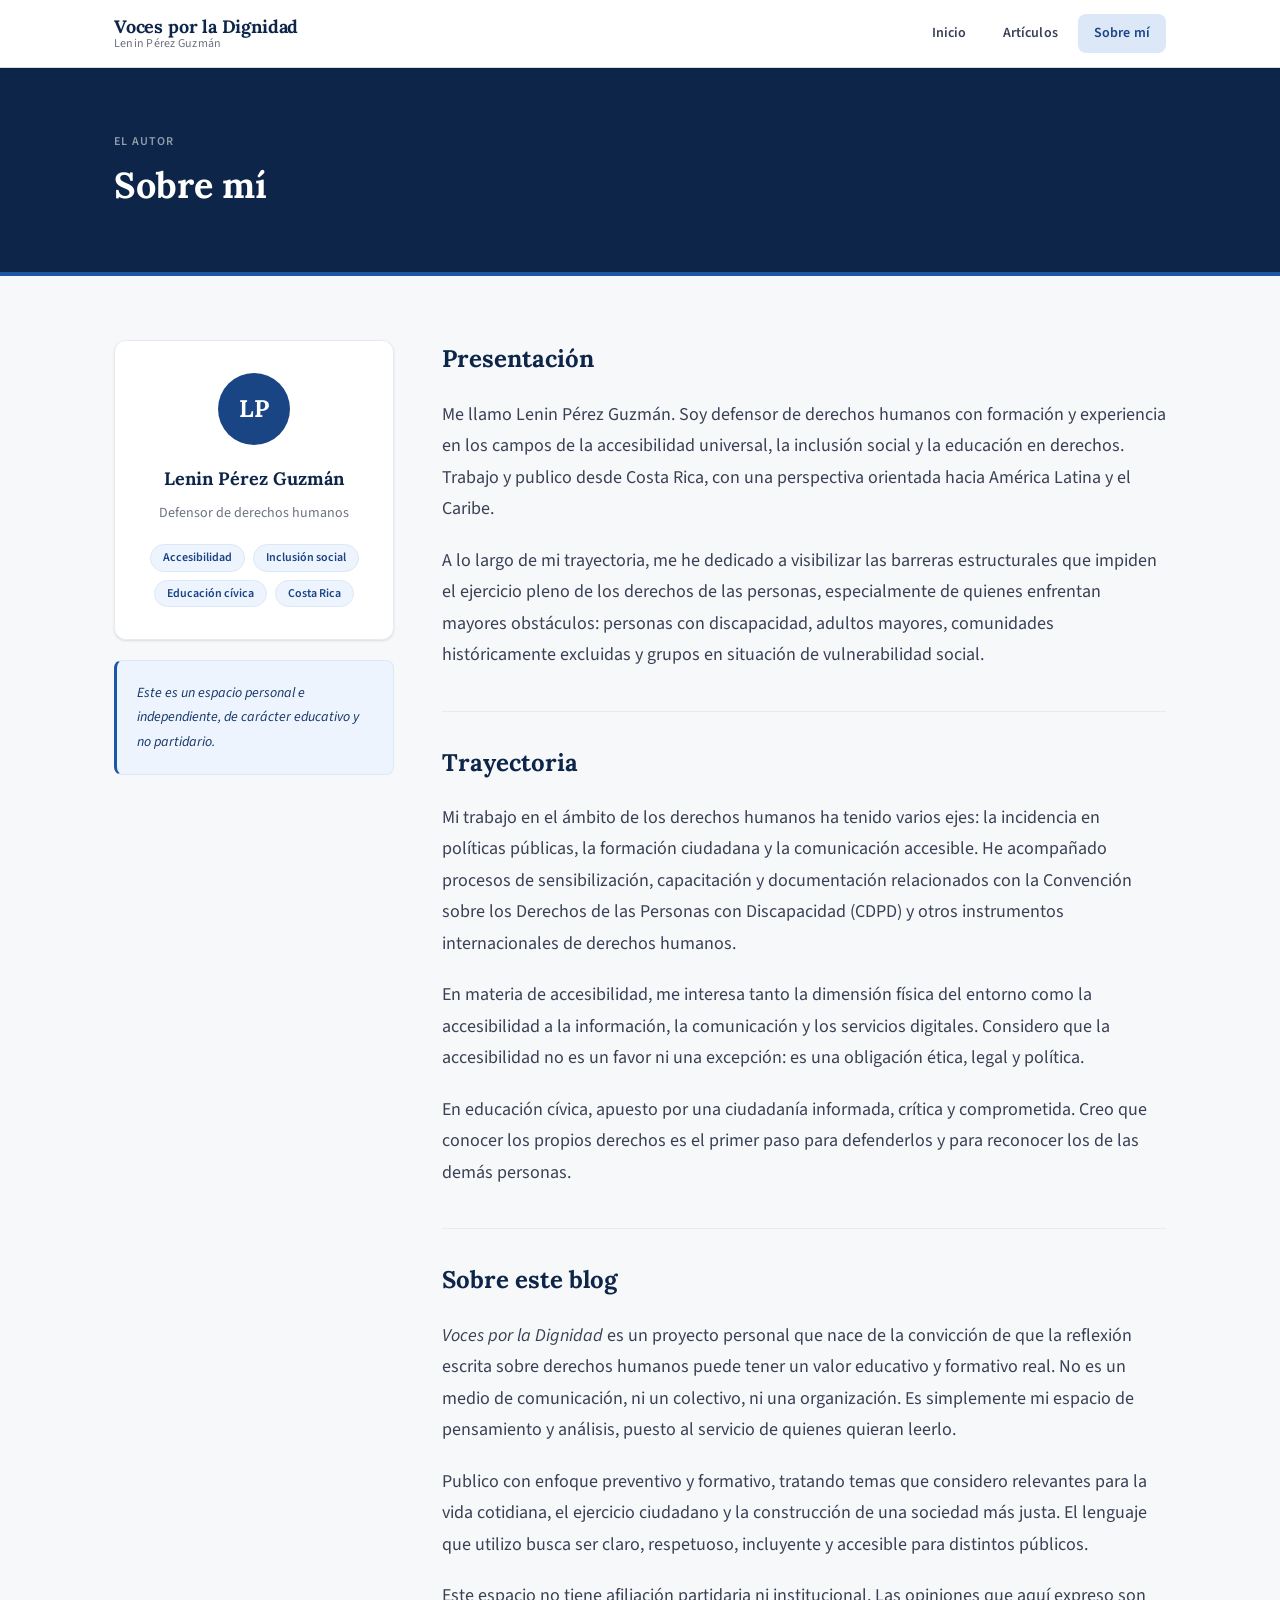
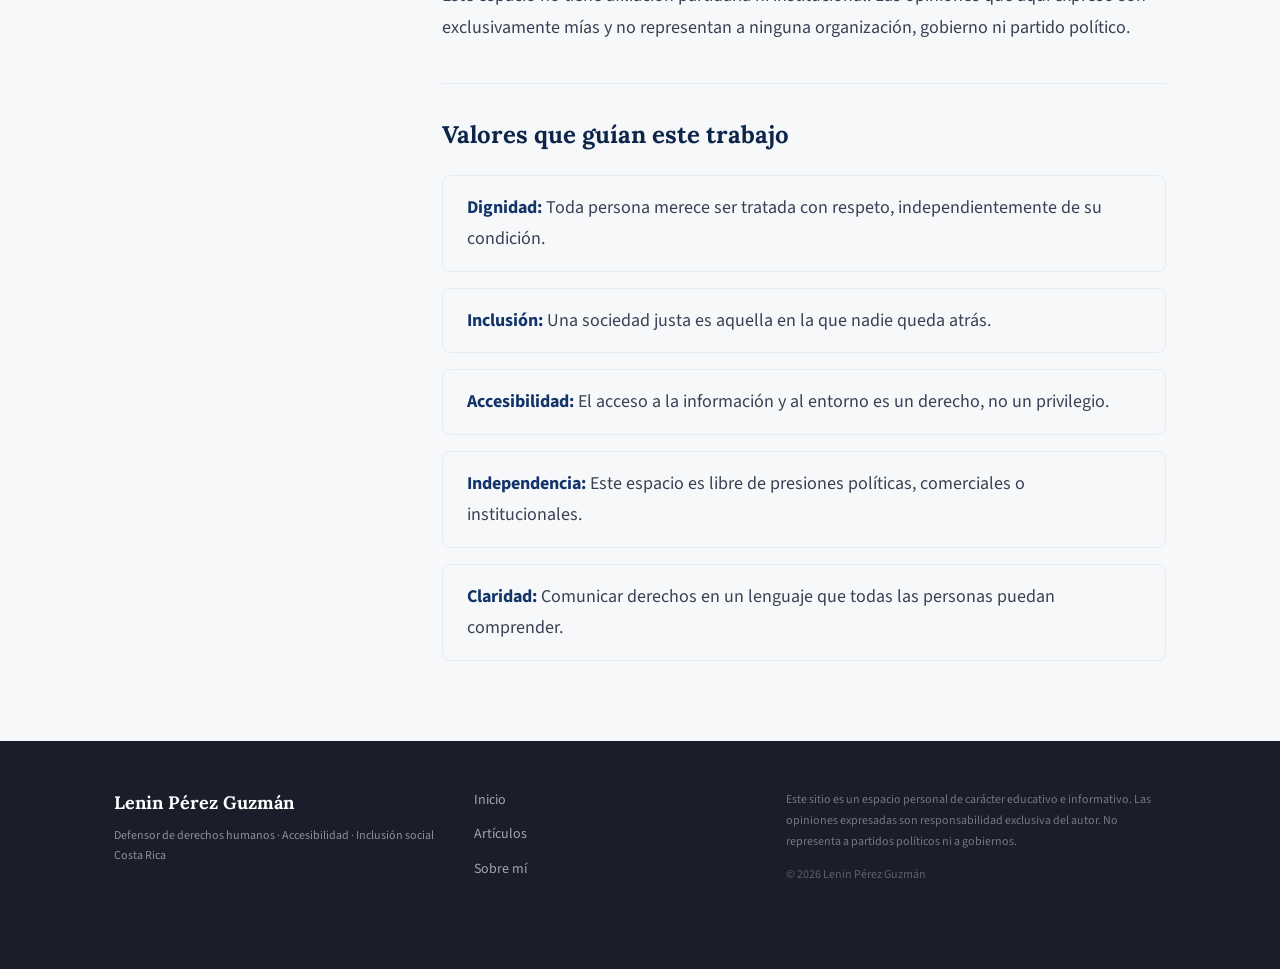
==== about.html @ 8742c8fb "Primer commit: subida inicial" ====
<!DOCTYPE html>
<html lang="es">
<head>
  <meta charset="UTF-8" />
  <meta name="viewport" content="width=device-width, initial-scale=1.0" />
  <meta name="description" content="Sobre Lenin Pérez Guzmán — Defensor de derechos humanos, especialista en accesibilidad e inclusión social desde Costa Rica." />
  <meta name="author" content="Lenin Pérez Guzmán" />
  <meta property="og:title" content="Sobre mí | Voces por la Dignidad" />
  <meta property="og:description" content="Presentación personal de Lenin Pérez Guzmán, defensor de derechos humanos y autor de Voces por la Dignidad." />
  <meta property="og:type" content="website" />
  <meta property="og:locale" content="es_CR" />
  <title>Sobre mí | Voces por la Dignidad</title>
  <link rel="stylesheet" href="css/style.css" />
  <link rel="preconnect" href="https://fonts.googleapis.com" />
  <link rel="preconnect" href="https://fonts.gstatic.com" crossorigin />
  <link href="https://fonts.googleapis.com/css2?family=Lora:ital,wght@0,400;0,600;0,700;1,400&family=Source+Sans+3:wght@300;400;600&display=swap" rel="stylesheet" />
</head>
<body>

  <a href="#main-content" class="skip-link">Saltar al contenido principal</a>

  <header class="site-header" role="banner">
    <nav class="nav-container" aria-label="Navegación principal">
      <a href="index.html" class="site-logo" aria-label="Voces por la Dignidad — Inicio">
        <span class="logo-main">Voces por la Dignidad</span>
        <span class="logo-sub">Lenin Pérez Guzmán</span>
      </a>
      <button class="nav-toggle" aria-expanded="false" aria-controls="main-nav" aria-label="Abrir menú de navegación">
        <span class="hamburger-bar"></span>
        <span class="hamburger-bar"></span>
        <span class="hamburger-bar"></span>
      </button>
      <ul class="nav-links" id="main-nav" role="list">
        <li><a href="index.html">Inicio</a></li>
        <li><a href="blog.html">Artículos</a></li>
        <li><a href="about.html" aria-current="page">Sobre mí</a></li>
      </ul>
    </nav>
  </header>

  <main id="main-content">

    <div class="page-header">
      <div class="container">
        <p class="page-eyebrow">El autor</p>
        <h1>Sobre mí</h1>
      </div>
    </div>

    <section class="about-page" aria-label="Presentación personal">
      <div class="container about-page__layout">

        <aside class="about-sidebar">
          <div class="profile-card">
            <div class="profile-avatar" aria-hidden="true">LP</div>
            <p class="profile-name">Lenin Pérez Guzmán</p>
            <p class="profile-role">Defensor de derechos humanos</p>
            <ul class="profile-tags" role="list">
              <li>Accesibilidad</li>
              <li>Inclusión social</li>
              <li>Educación cívica</li>
              <li>Costa Rica</li>
            </ul>
          </div>
          <div class="declaration-box" role="note" aria-label="Declaración de independencia editorial">
            <p>
              Este es un espacio personal e independiente, de carácter educativo y no partidario.
            </p>
          </div>
        </aside>

        <div class="about-content">

          <h2>Presentación</h2>
          <p>
            Me llamo Lenin Pérez Guzmán. Soy defensor de derechos humanos con formación y experiencia en los campos de la accesibilidad universal, la inclusión social y la educación en derechos. Trabajo y publico desde Costa Rica, con una perspectiva orientada hacia América Latina y el Caribe.
          </p>
          <p>
            A lo largo de mi trayectoria, me he dedicado a visibilizar las barreras estructurales que impiden el ejercicio pleno de los derechos de las personas, especialmente de quienes enfrentan mayores obstáculos: personas con discapacidad, adultos mayores, comunidades históricamente excluidas y grupos en situación de vulnerabilidad social.
          </p>

          <h2>Trayectoria</h2>
          <p>
            Mi trabajo en el ámbito de los derechos humanos ha tenido varios ejes: la incidencia en políticas públicas, la formación ciudadana y la comunicación accesible. He acompañado procesos de sensibilización, capacitación y documentación relacionados con la Convención sobre los Derechos de las Personas con Discapacidad (CDPD) y otros instrumentos internacionales de derechos humanos.
          </p>
          <p>
            En materia de accesibilidad, me interesa tanto la dimensión física del entorno como la accesibilidad a la información, la comunicación y los servicios digitales. Considero que la accesibilidad no es un favor ni una excepción: es una obligación ética, legal y política.
          </p>
          <p>
            En educación cívica, apuesto por una ciudadanía informada, crítica y comprometida. Creo que conocer los propios derechos es el primer paso para defenderlos y para reconocer los de las demás personas.
          </p>

          <h2>Sobre este blog</h2>
          <p>
            <em>Voces por la Dignidad</em> es un proyecto personal que nace de la convicción de que la reflexión escrita sobre derechos humanos puede tener un valor educativo y formativo real. No es un medio de comunicación, ni un colectivo, ni una organización. Es simplemente mi espacio de pensamiento y análisis, puesto al servicio de quienes quieran leerlo.
          </p>
          <p>
            Publico con enfoque preventivo y formativo, tratando temas que considero relevantes para la vida cotidiana, el ejercicio ciudadano y la construcción de una sociedad más justa. El lenguaje que utilizo busca ser claro, respetuoso, incluyente y accesible para distintos públicos.
          </p>
          <p>
            Este espacio no tiene afiliación partidaria ni institucional. Las opiniones que aquí expreso son exclusivamente mías y no representan a ninguna organización, gobierno ni partido político.
          </p>

          <h2>Valores que guían este trabajo</h2>
          <ul class="values-list">
            <li><strong>Dignidad:</strong> Toda persona merece ser tratada con respeto, independientemente de su condición.</li>
            <li><strong>Inclusión:</strong> Una sociedad justa es aquella en la que nadie queda atrás.</li>
            <li><strong>Accesibilidad:</strong> El acceso a la información y al entorno es un derecho, no un privilegio.</li>
            <li><strong>Independencia:</strong> Este espacio es libre de presiones políticas, comerciales o institucionales.</li>
            <li><strong>Claridad:</strong> Comunicar derechos en un lenguaje que todas las personas puedan comprender.</li>
          </ul>

        </div>
      </div>
    </section>

  </main>

  <footer class="site-footer" role="contentinfo">
    <div class="container footer-inner">
      <div class="footer-brand">
        <p class="footer-name">Lenin Pérez Guzmán</p>
        <p class="footer-tagline">Defensor de derechos humanos · Accesibilidad · Inclusión social<br>Costa Rica</p>
      </div>
      <nav class="footer-nav" aria-label="Navegación del pie de página">
        <a href="index.html">Inicio</a>
        <a href="blog.html">Artículos</a>
        <a href="about.html">Sobre mí</a>
      </nav>
      <div class="footer-legal">
        <p>Este sitio es un espacio personal de carácter educativo e informativo. Las opiniones expresadas son responsabilidad exclusiva del autor. No representa a partidos políticos ni a gobiernos.</p>
        <p class="footer-copy">© <span id="year"></span> Lenin Pérez Guzmán</p>
      </div>
    </div>
  </footer>

  <script src="js/main.js"></script>
</body>
</html>
---- css/style.css ----
/* =========================================================
   Voces por la Dignidad — Lenin Pérez Guzmán
   style.css — v1.0
   ========================================================= */

/* --- 1. CSS Custom Properties --- */
:root {
  /* Colors */
  --color-white:       #ffffff;
  --color-bg:          #f7f8fa;
  --color-bg-alt:      #eef1f6;
  --color-surface:     #ffffff;
  --color-border:      #d4dae6;
  --color-border-light:#e8ecf2;

  --color-blue-900:    #0d2549;
  --color-blue-800:    #133469;
  --color-blue-700:    #1a4585;
  --color-blue-600:    #1e56a6;
  --color-blue-500:    #2567c4;
  --color-blue-100:    #dce8f8;
  --color-blue-50:     #edf4fd;

  --color-gray-900:    #1a1e2a;
  --color-gray-700:    #3a4055;
  --color-gray-500:    #6b7280;
  --color-gray-400:    #9299a8;
  --color-gray-200:    #d1d5db;

  --color-accent:      #c8421a;
  --color-accent-light:#fdeee9;

  /* Typography */
  --font-serif:   'Lora', Georgia, 'Times New Roman', serif;
  --font-sans:    'Source Sans 3', 'Segoe UI', system-ui, sans-serif;

  --size-xs:   0.75rem;
  --size-sm:   0.875rem;
  --size-base: 1rem;
  --size-md:   1.125rem;
  --size-lg:   1.25rem;
  --size-xl:   1.5rem;
  --size-2xl:  1.875rem;
  --size-3xl:  2.25rem;
  --size-4xl:  3rem;

  --leading-tight:  1.25;
  --leading-normal: 1.6;
  --leading-relaxed:1.75;

  /* Spacing */
  --space-1:  0.25rem;
  --space-2:  0.5rem;
  --space-3:  0.75rem;
  --space-4:  1rem;
  --space-5:  1.25rem;
  --space-6:  1.5rem;
  --space-8:  2rem;
  --space-10: 2.5rem;
  --space-12: 3rem;
  --space-16: 4rem;
  --space-20: 5rem;
  --space-24: 6rem;

  /* Layout */
  --max-width:       1100px;
  --max-width-prose: 720px;
  --header-h:        68px;

  /* Radii */
  --radius-sm:  4px;
  --radius-md:  8px;
  --radius-lg:  12px;

  /* Shadows */
  --shadow-sm:  0 1px 3px rgba(0,0,0,.07), 0 1px 2px rgba(0,0,0,.06);
  --shadow-md:  0 4px 12px rgba(0,0,0,.08), 0 2px 4px rgba(0,0,0,.05);
  --shadow-lg:  0 10px 30px rgba(0,0,0,.10);

  /* Transitions */
  --transition: 0.2s ease;
}

/* --- 2. Reset & Base --- */
*, *::before, *::after {
  box-sizing: border-box;
  margin: 0;
  padding: 0;
}

html {
  scroll-behavior: smooth;
  font-size: 16px;
}

body {
  font-family: var(--font-sans);
  font-size: var(--size-base);
  line-height: var(--leading-normal);
  color: var(--color-gray-900);
  background-color: var(--color-bg);
  min-height: 100vh;
  display: flex;
  flex-direction: column;
}

main {
  flex: 1;
}

img {
  max-width: 100%;
  height: auto;
  display: block;
}

a {
  color: var(--color-blue-600);
  text-decoration: underline;
  text-underline-offset: 3px;
  transition: color var(--transition);
}

a:hover,
a:focus {
  color: var(--color-blue-800);
}

ul, ol {
  list-style: none;
}

/* --- 3. Accessibility --- */
.skip-link {
  position: absolute;
  top: -100%;
  left: 0;
  background: var(--color-blue-900);
  color: var(--color-white);
  padding: var(--space-3) var(--space-6);
  font-size: var(--size-sm);
  font-family: var(--font-sans);
  font-weight: 600;
  text-decoration: none;
  z-index: 9999;
  border-radius: 0 0 var(--radius-sm) 0;
  transition: top 0.2s;
}
.skip-link:focus {
  top: 0;
  outline: 3px solid var(--color-accent);
  outline-offset: 2px;
}

:focus-visible {
  outline: 3px solid var(--color-blue-500);
  outline-offset: 3px;
  border-radius: var(--radius-sm);
}

/* --- 4. Layout Utilities --- */
.container {
  width: 100%;
  max-width: var(--max-width);
  margin-inline: auto;
  padding-inline: var(--space-6);
}

/* --- 5. Header & Navigation --- */
.site-header {
  position: sticky;
  top: 0;
  z-index: 100;
  background: var(--color-white);
  border-bottom: 1px solid var(--color-border);
  box-shadow: var(--shadow-sm);
  height: var(--header-h);
}

.nav-container {
  max-width: var(--max-width);
  margin-inline: auto;
  padding-inline: var(--space-6);
  height: 100%;
  display: flex;
  align-items: center;
  justify-content: space-between;
  gap: var(--space-6);
}

.site-logo {
  display: flex;
  flex-direction: column;
  text-decoration: none;
  line-height: 1.2;
  flex-shrink: 0;
}
.logo-main {
  font-family: var(--font-serif);
  font-weight: 700;
  font-size: var(--size-md);
  color: var(--color-blue-900);
  letter-spacing: -0.01em;
}
.logo-sub {
  font-size: var(--size-xs);
  color: var(--color-gray-500);
  font-weight: 400;
  letter-spacing: 0.02em;
}
.site-logo:hover .logo-main,
.site-logo:focus .logo-main {
  color: var(--color-blue-600);
}

.nav-links {
  display: flex;
  align-items: center;
  gap: var(--space-1);
}
.nav-links a {
  display: block;
  padding: var(--space-2) var(--space-4);
  font-size: var(--size-sm);
  font-weight: 600;
  color: var(--color-gray-700);
  text-decoration: none;
  border-radius: var(--radius-md);
  letter-spacing: 0.01em;
  transition: color var(--transition), background-color var(--transition);
}
.nav-links a:hover,
.nav-links a:focus {
  color: var(--color-blue-700);
  background: var(--color-blue-50);
}
.nav-links a[aria-current="page"] {
  color: var(--color-blue-700);
  background: var(--color-blue-100);
}

.nav-toggle {
  display: none;
  flex-direction: column;
  justify-content: center;
  gap: 5px;
  width: 40px;
  height: 40px;
  padding: var(--space-2);
  background: none;
  border: 1px solid var(--color-border);
  border-radius: var(--radius-md);
  cursor: pointer;
  transition: border-color var(--transition), background-color var(--transition);
}
.nav-toggle:hover {
  background: var(--color-bg);
  border-color: var(--color-blue-300, #93c5fd);
}
.hamburger-bar {
  display: block;
  width: 100%;
  height: 2px;
  background: var(--color-gray-700);
  border-radius: 2px;
  transition: transform 0.25s ease, opacity 0.25s ease;
}
.nav-toggle[aria-expanded="true"] .hamburger-bar:nth-child(1) {
  transform: translateY(7px) rotate(45deg);
}
.nav-toggle[aria-expanded="true"] .hamburger-bar:nth-child(2) {
  opacity: 0;
}
.nav-toggle[aria-expanded="true"] .hamburger-bar:nth-child(3) {
  transform: translateY(-7px) rotate(-45deg);
}

/* --- 6. Buttons --- */
.btn {
  display: inline-block;
  padding: var(--space-3) var(--space-6);
  font-family: var(--font-sans);
  font-size: var(--size-sm);
  font-weight: 600;
  text-decoration: none;
  border-radius: var(--radius-md);
  border: 2px solid transparent;
  cursor: pointer;
  transition: background-color var(--transition), color var(--transition), border-color var(--transition), box-shadow var(--transition);
  letter-spacing: 0.01em;
}
.btn-primary {
  background: var(--color-blue-700);
  color: var(--color-white);
  border-color: var(--color-blue-700);
}
.btn-primary:hover,
.btn-primary:focus {
  background: var(--color-blue-900);
  border-color: var(--color-blue-900);
  color: var(--color-white);
}
.btn-secondary {
  background: transparent;
  color: var(--color-blue-700);
  border-color: var(--color-blue-700);
}
.btn-secondary:hover,
.btn-secondary:focus {
  background: var(--color-blue-700);
  color: var(--color-white);
}
.btn-outline {
  background: transparent;
  color: var(--color-gray-700);
  border-color: var(--color-border);
}
.btn-outline:hover,
.btn-outline:focus {
  border-color: var(--color-blue-600);
  color: var(--color-blue-700);
}

/* --- 7. Hero (index) --- */
.hero {
  background: linear-gradient(160deg, var(--color-blue-900) 0%, var(--color-blue-700) 60%, var(--color-blue-600) 100%);
  color: var(--color-white);
  padding: var(--space-24) var(--space-6);
  position: relative;
  overflow: hidden;
}
.hero::before {
  content: '';
  position: absolute;
  inset: 0;
  background: url("data:image/svg+xml,%3Csvg width='60' height='60' viewBox='0 0 60 60' xmlns='http://www.w3.org/2000/svg'%3E%3Cg fill='none' fill-rule='evenodd'%3E%3Cg fill='%23ffffff' fill-opacity='0.03'%3E%3Cpath d='M36 34v-4h-2v4h-4v2h4v4h2v-4h4v-2h-4zm0-30V0h-2v4h-4v2h4v4h2V6h4V4h-4zM6 34v-4H4v4H0v2h4v4h2v-4h4v-2H6zM6 4V0H4v4H0v2h4v4h2V6h4V4H6z'/%3E%3C/g%3E%3C/g%3E%3C/svg%3E");
  pointer-events: none;
}
.hero-inner {
  max-width: var(--max-width-prose);
  margin-inline: auto;
  position: relative;
  z-index: 1;
}
.hero-accent {
  width: 48px;
  height: 4px;
  background: rgba(255,255,255,0.4);
  border-radius: 2px;
  margin-bottom: var(--space-6);
}
.hero-eyebrow {
  font-size: var(--size-xs);
  font-weight: 600;
  letter-spacing: 0.12em;
  text-transform: uppercase;
  color: rgba(255,255,255,0.65);
  margin-bottom: var(--space-4);
}
.hero h1 {
  font-family: var(--font-serif);
  font-size: clamp(2rem, 5vw, var(--size-4xl));
  font-weight: 700;
  line-height: var(--leading-tight);
  margin-bottom: var(--space-5);
  letter-spacing: -0.02em;
}
.hero-subtitle {
  font-size: var(--size-xl);
  font-family: var(--font-serif);
  font-style: italic;
  color: rgba(255,255,255,0.85);
  margin-bottom: var(--space-6);
  line-height: var(--leading-relaxed);
}
.hero-description {
  font-size: var(--size-md);
  color: rgba(255,255,255,0.75);
  max-width: 600px;
  margin-bottom: var(--space-10);
  line-height: var(--leading-relaxed);
}
.hero-actions {
  display: flex;
  flex-wrap: wrap;
  gap: var(--space-4);
}
.hero .btn-primary {
  background: var(--color-white);
  color: var(--color-blue-800);
  border-color: var(--color-white);
}
.hero .btn-primary:hover,
.hero .btn-primary:focus {
  background: var(--color-blue-100);
  color: var(--color-blue-900);
  border-color: var(--color-blue-100);
}
.hero .btn-secondary {
  color: var(--color-white);
  border-color: rgba(255,255,255,0.6);
}
.hero .btn-secondary:hover,
.hero .btn-secondary:focus {
  background: rgba(255,255,255,0.15);
  border-color: var(--color-white);
  color: var(--color-white);
}

/* --- 8. Section Titles --- */
.section-title {
  font-family: var(--font-serif);
  font-size: var(--size-2xl);
  font-weight: 700;
  color: var(--color-blue-900);
  margin-bottom: var(--space-10);
  line-height: var(--leading-tight);
  position: relative;
  padding-bottom: var(--space-4);
}
.section-title::after {
  content: '';
  position: absolute;
  bottom: 0;
  left: 0;
  width: 40px;
  height: 3px;
  background: var(--color-blue-600);
  border-radius: 2px;
}

/* --- 9. Post Cards (index) --- */
.featured-section {
  padding: var(--space-20) 0;
}
.posts-grid {
  display: grid;
  grid-template-columns: repeat(auto-fill, minmax(300px, 1fr));
  gap: var(--space-6);
  margin-bottom: var(--space-10);
}
.post-card {
  background: var(--color-surface);
  border: 1px solid var(--color-border-light);
  border-radius: var(--radius-lg);
  padding: var(--space-8);
  display: flex;
  flex-direction: column;
  transition: box-shadow var(--transition), transform var(--transition);
}
.post-card:hover {
  box-shadow: var(--shadow-md);
  transform: translateY(-2px);
}
.post-card--featured {
  border-top: 3px solid var(--color-blue-600);
}
.post-card__meta {
  display: flex;
  align-items: center;
  gap: var(--space-3);
  margin-bottom: var(--space-4);
  flex-wrap: wrap;
}
.post-card__meta time {
  font-size: var(--size-xs);
  color: var(--color-gray-500);
}
.post-tag {
  display: inline-block;
  font-size: var(--size-xs);
  font-weight: 600;
  letter-spacing: 0.04em;
  color: var(--color-blue-700);
  background: var(--color-blue-50);
  border: 1px solid var(--color-blue-100);
  padding: 2px var(--space-3);
  border-radius: 100px;
}
.post-card__title {
  font-family: var(--font-serif);
  font-size: var(--size-lg);
  font-weight: 700;
  line-height: var(--leading-tight);
  margin-bottom: var(--space-4);
  flex: 1;
}
.post-card__title a {
  color: var(--color-blue-900);
  text-decoration: none;
}
.post-card__title a:hover,
.post-card__title a:focus {
  color: var(--color-blue-600);
  text-decoration: underline;
}
.post-card__excerpt {
  font-size: var(--size-sm);
  color: var(--color-gray-500);
  line-height: var(--leading-relaxed);
  margin-bottom: var(--space-5);
  flex: 1;
}
.post-read-more {
  font-size: var(--size-sm);
  font-weight: 600;
  color: var(--color-blue-600);
  text-decoration: none;
  transition: color var(--transition);
  align-self: flex-start;
}
.post-read-more:hover,
.post-read-more:focus {
  color: var(--color-blue-900);
}
.view-all-wrap {
  text-align: center;
}

/* --- 10. About Strip (index) --- */
.about-strip {
  background: var(--color-blue-900);
  color: var(--color-white);
  padding: var(--space-16) 0;
}
.about-strip__inner {
  display: grid;
  grid-template-columns: 1fr auto;
  gap: var(--space-12);
  align-items: center;
}
.about-strip__text h2 {
  font-family: var(--font-serif);
  font-size: var(--size-2xl);
  font-weight: 700;
  margin-bottom: var(--space-5);
}
.about-strip__text p {
  color: rgba(255,255,255,0.8);
  line-height: var(--leading-relaxed);
  margin-bottom: var(--space-4);
  max-width: 520px;
}
.about-strip .btn-secondary {
  color: var(--color-white);
  border-color: rgba(255,255,255,0.5);
  margin-top: var(--space-2);
}
.about-strip .btn-secondary:hover,
.about-strip .btn-secondary:focus {
  background: rgba(255,255,255,0.12);
  border-color: var(--color-white);
  color: var(--color-white);
}
.deco-quote {
  font-family: var(--font-serif);
  font-style: italic;
  font-size: var(--size-xl);
  color: rgba(255,255,255,0.3);
  max-width: 280px;
  line-height: var(--leading-relaxed);
  border-left: 3px solid rgba(255,255,255,0.2);
  padding-left: var(--space-5);
}

/* --- 11. Topics (index) --- */
.topics-section {
  padding: var(--space-20) 0;
  background: var(--color-bg-alt);
}
.topics-grid {
  display: grid;
  grid-template-columns: repeat(auto-fill, minmax(220px, 1fr));
  gap: var(--space-5);
}
.topic-item {
  background: var(--color-white);
  border: 1px solid var(--color-border-light);
  border-radius: var(--radius-lg);
  padding: var(--space-8) var(--space-6);
  text-align: center;
}
.topic-icon {
  font-size: 2rem;
  display: block;
  margin-bottom: var(--space-4);
}
.topic-item h3 {
  font-family: var(--font-serif);
  font-size: var(--size-md);
  font-weight: 700;
  color: var(--color-blue-900);
  margin-bottom: var(--space-3);
}
.topic-item p {
  font-size: var(--size-sm);
  color: var(--color-gray-500);
  line-height: var(--leading-relaxed);
}

/* --- 12. Page Header (inner pages) --- */
.page-header {
  background: var(--color-blue-900);
  color: var(--color-white);
  padding: var(--space-16) 0 var(--space-12);
  border-bottom: 4px solid var(--color-blue-600);
}
.page-eyebrow {
  font-size: var(--size-xs);
  font-weight: 600;
  letter-spacing: 0.1em;
  text-transform: uppercase;
  color: rgba(255,255,255,0.55);
  margin-bottom: var(--space-3);
}
.page-header h1 {
  font-family: var(--font-serif);
  font-size: clamp(1.75rem, 4vw, var(--size-3xl));
  font-weight: 700;
  line-height: var(--leading-tight);
  margin-bottom: var(--space-4);
}
.page-description {
  font-size: var(--size-md);
  color: rgba(255,255,255,0.75);
  max-width: 580px;
  line-height: var(--leading-relaxed);
}

/* --- 13. About Page --- */
.about-page {
  padding: var(--space-16) 0 var(--space-20);
}
.about-page__layout {
  display: grid;
  grid-template-columns: 280px 1fr;
  gap: var(--space-12);
  align-items: start;
}
.about-sidebar {
  position: sticky;
  top: calc(var(--header-h) + var(--space-6));
}
.profile-card {
  background: var(--color-white);
  border: 1px solid var(--color-border-light);
  border-radius: var(--radius-lg);
  padding: var(--space-8);
  text-align: center;
  margin-bottom: var(--space-5);
  box-shadow: var(--shadow-sm);
}
.profile-avatar {
  width: 72px;
  height: 72px;
  border-radius: 50%;
  background: var(--color-blue-700);
  color: var(--color-white);
  font-family: var(--font-serif);
  font-weight: 700;
  font-size: var(--size-xl);
  display: flex;
  align-items: center;
  justify-content: center;
  margin: 0 auto var(--space-5);
  letter-spacing: 0.02em;
}
.profile-name {
  font-family: var(--font-serif);
  font-weight: 700;
  font-size: var(--size-md);
  color: var(--color-blue-900);
  margin-bottom: var(--space-2);
}
.profile-role {
  font-size: var(--size-sm);
  color: var(--color-gray-500);
  margin-bottom: var(--space-5);
}
.profile-tags {
  display: flex;
  flex-wrap: wrap;
  gap: var(--space-2);
  justify-content: center;
}
.profile-tags li {
  font-size: var(--size-xs);
  font-weight: 600;
  color: var(--color-blue-700);
  background: var(--color-blue-50);
  border: 1px solid var(--color-blue-100);
  padding: 3px var(--space-3);
  border-radius: 100px;
}
.declaration-box {
  background: var(--color-blue-50);
  border: 1px solid var(--color-blue-100);
  border-left: 3px solid var(--color-blue-600);
  border-radius: var(--radius-md);
  padding: var(--space-5);
}
.declaration-box p {
  font-size: var(--size-sm);
  color: var(--color-blue-800);
  line-height: var(--leading-relaxed);
  font-style: italic;
}
.about-content h2 {
  font-family: var(--font-serif);
  font-size: var(--size-xl);
  font-weight: 700;
  color: var(--color-blue-900);
  margin-top: var(--space-10);
  margin-bottom: var(--space-5);
  padding-top: var(--space-8);
  border-top: 1px solid var(--color-border-light);
}
.about-content h2:first-child {
  margin-top: 0;
  padding-top: 0;
  border-top: none;
}
.about-content p {
  color: var(--color-gray-700);
  line-height: var(--leading-relaxed);
  margin-bottom: var(--space-5);
  font-size: var(--size-md);
}
.values-list {
  list-style: none;
  display: flex;
  flex-direction: column;
  gap: var(--space-4);
}
.values-list li {
  background: var(--color-bg);
  border: 1px solid var(--color-border-light);
  border-radius: var(--radius-md);
  padding: var(--space-4) var(--space-6);
  font-size: var(--size-md);
  color: var(--color-gray-700);
  line-height: var(--leading-relaxed);
}
.values-list strong {
  color: var(--color-blue-800);
}

/* --- 14. Blog List --- */
.blog-section {
  padding: var(--space-12) 0 var(--space-20);
}
.blog-filters {
  display: flex;
  flex-wrap: wrap;
  gap: var(--space-2);
  margin-bottom: var(--space-10);
}
.filter-btn {
  font-family: var(--font-sans);
  font-size: var(--size-sm);
  font-weight: 600;
  padding: var(--space-2) var(--space-4);
  border-radius: 100px;
  border: 2px solid var(--color-border);
  background: var(--color-white);
  color: var(--color-gray-700);
  cursor: pointer;
  transition: all var(--transition);
}
.filter-btn:hover,
.filter-btn:focus {
  border-color: var(--color-blue-500);
  color: var(--color-blue-700);
}
.filter-btn--active {
  background: var(--color-blue-700);
  border-color: var(--color-blue-700);
  color: var(--color-white);
}
.blog-list {
  display: flex;
  flex-direction: column;
  gap: 0;
}
.blog-entry {
  display: grid;
  grid-template-columns: 100px 1fr;
  gap: var(--space-8);
  padding: var(--space-8) 0;
  border-bottom: 1px solid var(--color-border-light);
  align-items: start;
  transition: opacity var(--transition);
}
.blog-entry.hidden {
  display: none;
}
.blog-entry__date {
  text-align: center;
  padding-top: var(--space-1);
}
.blog-entry__date time {
  display: flex;
  flex-direction: column;
  align-items: center;
}
.date-day {
  font-family: var(--font-serif);
  font-size: var(--size-3xl);
  font-weight: 700;
  color: var(--color-blue-900);
  line-height: 1;
}
.date-month {
  font-size: var(--size-xs);
  font-weight: 600;
  color: var(--color-gray-400);
  text-transform: uppercase;
  letter-spacing: 0.06em;
}
.blog-entry__tags {
  margin-bottom: var(--space-3);
}
.blog-entry__title {
  font-family: var(--font-serif);
  font-size: var(--size-xl);
  font-weight: 700;
  line-height: var(--leading-tight);
  margin-bottom: var(--space-4);
}
.blog-entry__title a {
  color: var(--color-blue-900);
  text-decoration: none;
}
.blog-entry__title a:hover,
.blog-entry__title a:focus {
  color: var(--color-blue-600);
  text-decoration: underline;
}
.blog-entry__excerpt {
  font-size: var(--size-sm);
  color: var(--color-gray-500);
  line-height: var(--leading-relaxed);
  margin-bottom: var(--space-4);
  max-width: 640px;
}
.no-results {
  padding: var(--space-12);
  text-align: center;
  color: var(--color-gray-500);
  font-style: italic;
}

/* --- 15. Post Article --- */
.post-header {
  background: var(--color-blue-900);
  color: var(--color-white);
  padding: var(--space-12) 0 var(--space-16);
}
.post-header__inner {
  max-width: var(--max-width-prose);
}
.breadcrumb {
  display: flex;
  flex-wrap: wrap;
  gap: var(--space-2);
  align-items: center;
  margin-bottom: var(--space-6);
  font-size: var(--size-xs);
}
.breadcrumb li:not(:last-child)::after {
  content: '›';
  margin-left: var(--space-2);
  color: rgba(255,255,255,0.4);
}
.breadcrumb a {
  color: rgba(255,255,255,0.6);
  text-decoration: none;
  transition: color var(--transition);
}
.breadcrumb a:hover {
  color: var(--color-white);
}
.breadcrumb [aria-current="page"] {
  color: rgba(255,255,255,0.55);
}
.post-meta {
  display: flex;
  align-items: center;
  gap: var(--space-4);
  margin-bottom: var(--space-6);
  flex-wrap: wrap;
}
.post-meta time {
  font-size: var(--size-sm);
  color: rgba(255,255,255,0.65);
}
.post-header h1 {
  font-family: var(--font-serif);
  font-size: clamp(1.75rem, 4vw, 2.75rem);
  font-weight: 700;
  line-height: var(--leading-tight);
  margin-bottom: var(--space-6);
  letter-spacing: -0.01em;
}
.post-lead {
  font-size: var(--size-lg);
  color: rgba(255,255,255,0.8);
  line-height: var(--leading-relaxed);
  margin-bottom: var(--space-6);
  font-style: italic;
}
.post-author-line {
  font-size: var(--size-sm);
  color: rgba(255,255,255,0.55);
  display: flex;
  gap: var(--space-3);
  flex-wrap: wrap;
  align-items: center;
}
.post-author-line a {
  color: rgba(255,255,255,0.75);
}
.post-author-line a:hover {
  color: var(--color-white);
}
.separator {
  user-select: none;
}
.post-body {
  padding: var(--space-16) 0 var(--space-10);
}
.post-body__inner {
  max-width: var(--max-width-prose);
}
.post-body p {
  font-size: var(--size-md);
  line-height: var(--leading-relaxed);
  color: var(--color-gray-700);
  margin-bottom: var(--space-6);
}
.post-body h2 {
  font-family: var(--font-serif);
  font-size: var(--size-2xl);
  font-weight: 700;
  color: var(--color-blue-900);
  margin-top: var(--space-12);
  margin-bottom: var(--space-5);
  line-height: var(--leading-tight);
}
.post-body blockquote {
  border-left: 4px solid var(--color-blue-600);
  background: var(--color-blue-50);
  padding: var(--space-6) var(--space-8);
  margin: var(--space-10) 0;
  border-radius: 0 var(--radius-md) var(--radius-md) 0;
}
.post-body blockquote p {
  font-family: var(--font-serif);
  font-style: italic;
  font-size: var(--size-lg);
  color: var(--color-blue-800);
  margin: 0;
  line-height: var(--leading-relaxed);
}
.post-signature {
  margin-top: var(--space-16);
  padding-top: var(--space-6);
}
.signature-line {
  width: 60px;
  height: 2px;
  background: var(--color-blue-600);
  border-radius: 2px;
  margin-bottom: var(--space-5);
}
.signature-name {
  font-family: var(--font-serif);
  font-weight: 700;
  font-size: var(--size-lg);
  color: var(--color-blue-900);
  margin-bottom: var(--space-2) !important;
}
.signature-role {
  font-size: var(--size-sm) !important;
  color: var(--color-gray-500) !important;
  line-height: var(--leading-relaxed) !important;
}
.post-nav {
  background: var(--color-bg-alt);
  border-top: 1px solid var(--color-border-light);
  padding: var(--space-6) 0;
}
.post-nav__inner {
  max-width: var(--max-width-prose);
}
.post-nav__back {
  font-size: var(--size-sm);
  font-weight: 600;
  color: var(--color-blue-600);
  text-decoration: none;
}
.post-nav__back:hover,
.post-nav__back:focus {
  color: var(--color-blue-900);
  text-decoration: underline;
}

/* --- 16. Footer --- */
.site-footer {
  background: var(--color-gray-900);
  color: rgba(255,255,255,0.65);
  padding: var(--space-12) 0 var(--space-8);
  margin-top: auto;
}
.footer-inner {
  display: grid;
  grid-template-columns: auto 1fr auto;
  gap: var(--space-10);
  align-items: start;
  margin-bottom: var(--space-10);
}
.footer-name {
  font-family: var(--font-serif);
  font-weight: 700;
  font-size: var(--size-md);
  color: var(--color-white);
  margin-bottom: var(--space-2);
}
.footer-tagline {
  font-size: var(--size-xs);
  color: rgba(255,255,255,0.5);
  line-height: 1.7;
}
.footer-nav {
  display: flex;
  flex-direction: column;
  gap: var(--space-3);
  align-items: flex-start;
}
.footer-nav a {
  font-size: var(--size-sm);
  color: rgba(255,255,255,0.6);
  text-decoration: none;
  transition: color var(--transition);
}
.footer-nav a:hover,
.footer-nav a:focus {
  color: var(--color-white);
}
.footer-legal {
  max-width: 380px;
}
.footer-legal p {
  font-size: var(--size-xs);
  color: rgba(255,255,255,0.4);
  line-height: var(--leading-relaxed);
  margin-bottom: var(--space-3);
}
.footer-copy {
  color: rgba(255,255,255,0.3) !important;
}

/* --- 17. Responsive --- */
@media (max-width: 768px) {
  .nav-toggle {
    display: flex;
  }
  .nav-links {
    display: none;
    position: absolute;
    top: var(--header-h);
    left: 0;
    right: 0;
    background: var(--color-white);
    border-bottom: 1px solid var(--color-border);
    box-shadow: var(--shadow-md);
    flex-direction: column;
    align-items: stretch;
    padding: var(--space-4);
    gap: var(--space-1);
  }
  .nav-links.nav-open {
    display: flex;
  }
  .nav-links a {
    padding: var(--space-3) var(--space-4);
  }

  .hero {
    padding: var(--space-16) var(--space-6);
  }
  .about-strip__inner {
    grid-template-columns: 1fr;
  }
  .deco-quote {
    display: none;
  }
  .about-page__layout {
    grid-template-columns: 1fr;
  }
  .about-sidebar {
    position: static;
  }
  .blog-entry {
    grid-template-columns: 70px 1fr;
    gap: var(--space-5);
  }
  .date-day {
    font-size: var(--size-2xl);
  }
  .footer-inner {
    grid-template-columns: 1fr;
    gap: var(--space-8);
  }
  .footer-nav {
    flex-direction: row;
    flex-wrap: wrap;
    gap: var(--space-4);
  }
}

@media (max-width: 480px) {
  :root {
    --space-6: 1.25rem;
  }
  .posts-grid {
    grid-template-columns: 1fr;
  }
  .topics-grid {
    grid-template-columns: 1fr 1fr;
  }
  .blog-entry {
    grid-template-columns: 1fr;
  }
  .blog-entry__date {
    text-align: left;
  }
  .blog-entry__date time {
    flex-direction: row;
    gap: var(--space-3);
    align-items: baseline;
  }
  .date-day {
    font-size: var(--size-lg);
  }
  .hero-actions {
    flex-direction: column;
  }
  .btn {
    text-align: center;
  }
}

/* --- 18. Print --- */
@media print {
  .site-header,
  .nav-toggle,
  .hero-actions,
  .post-nav,
  .site-footer { display: none; }
  body { color: #000; background: #fff; }
  a { color: #000; text-decoration: underline; }
}
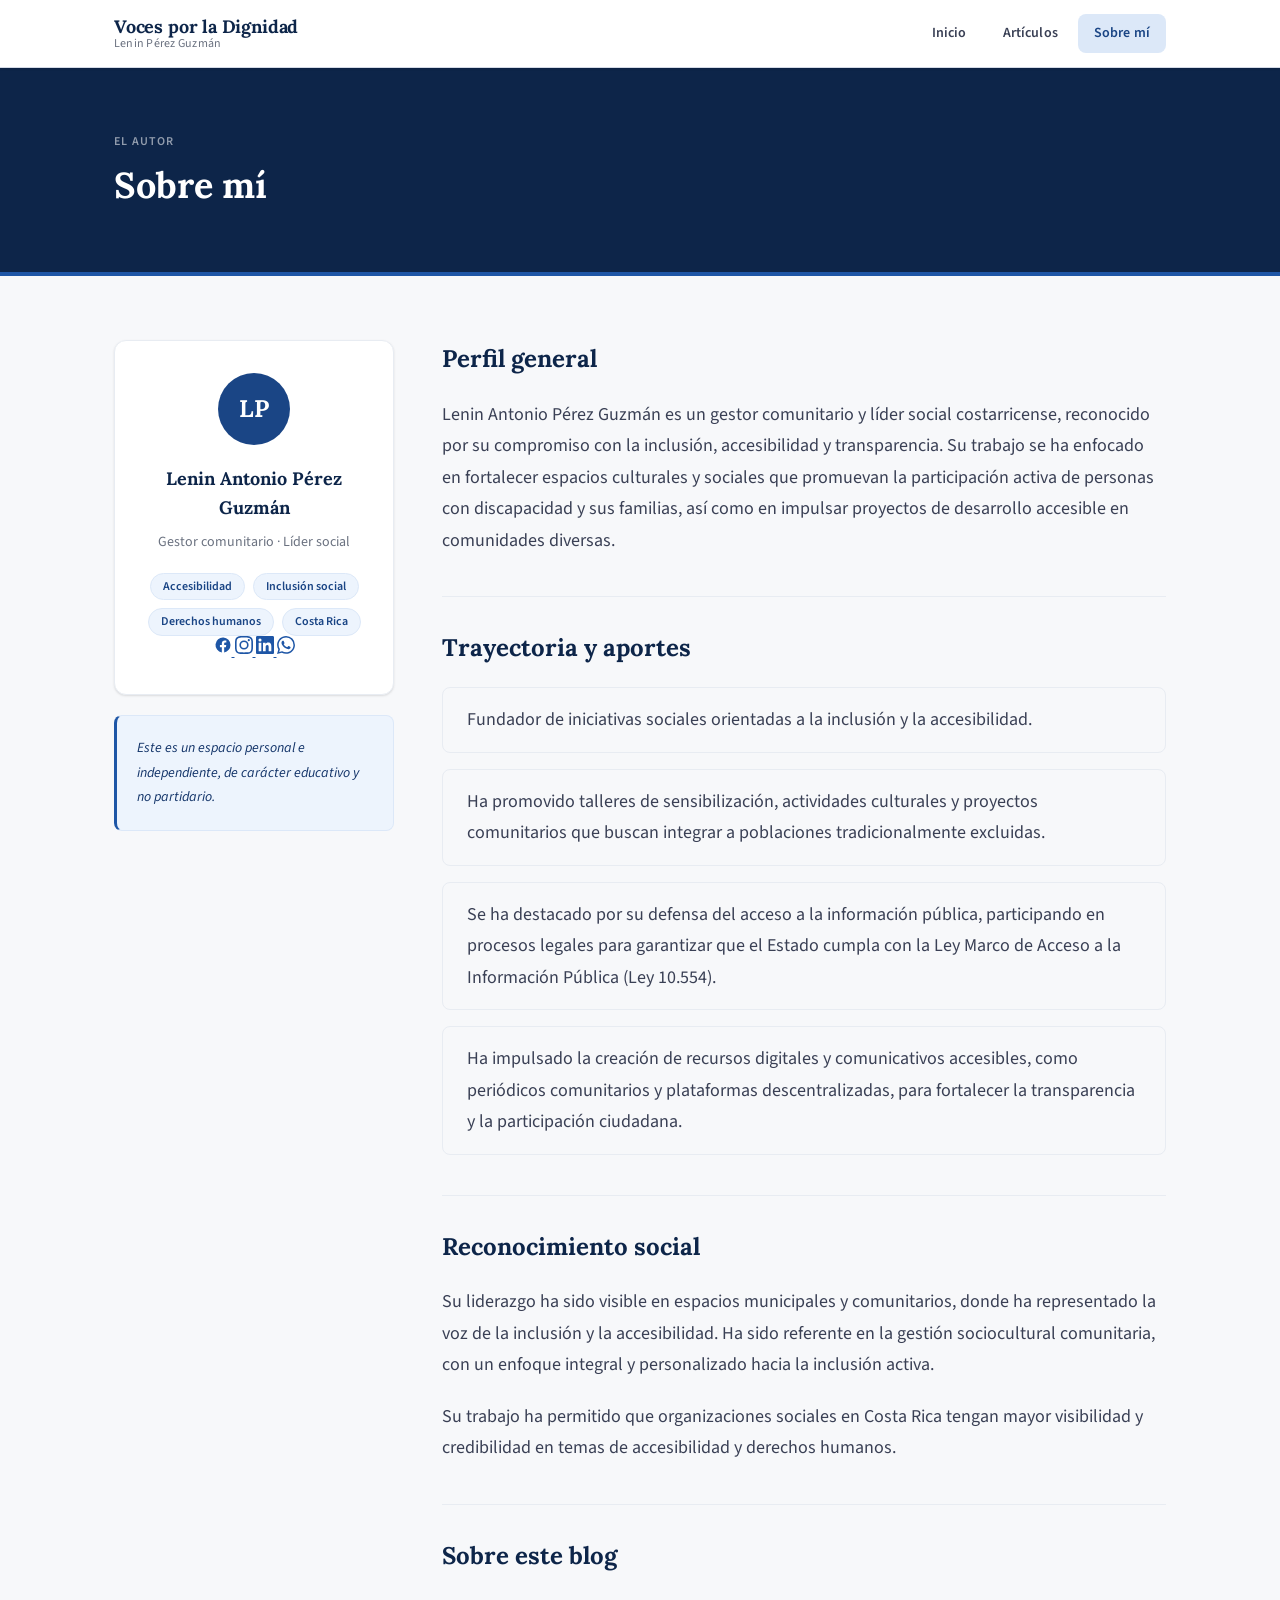
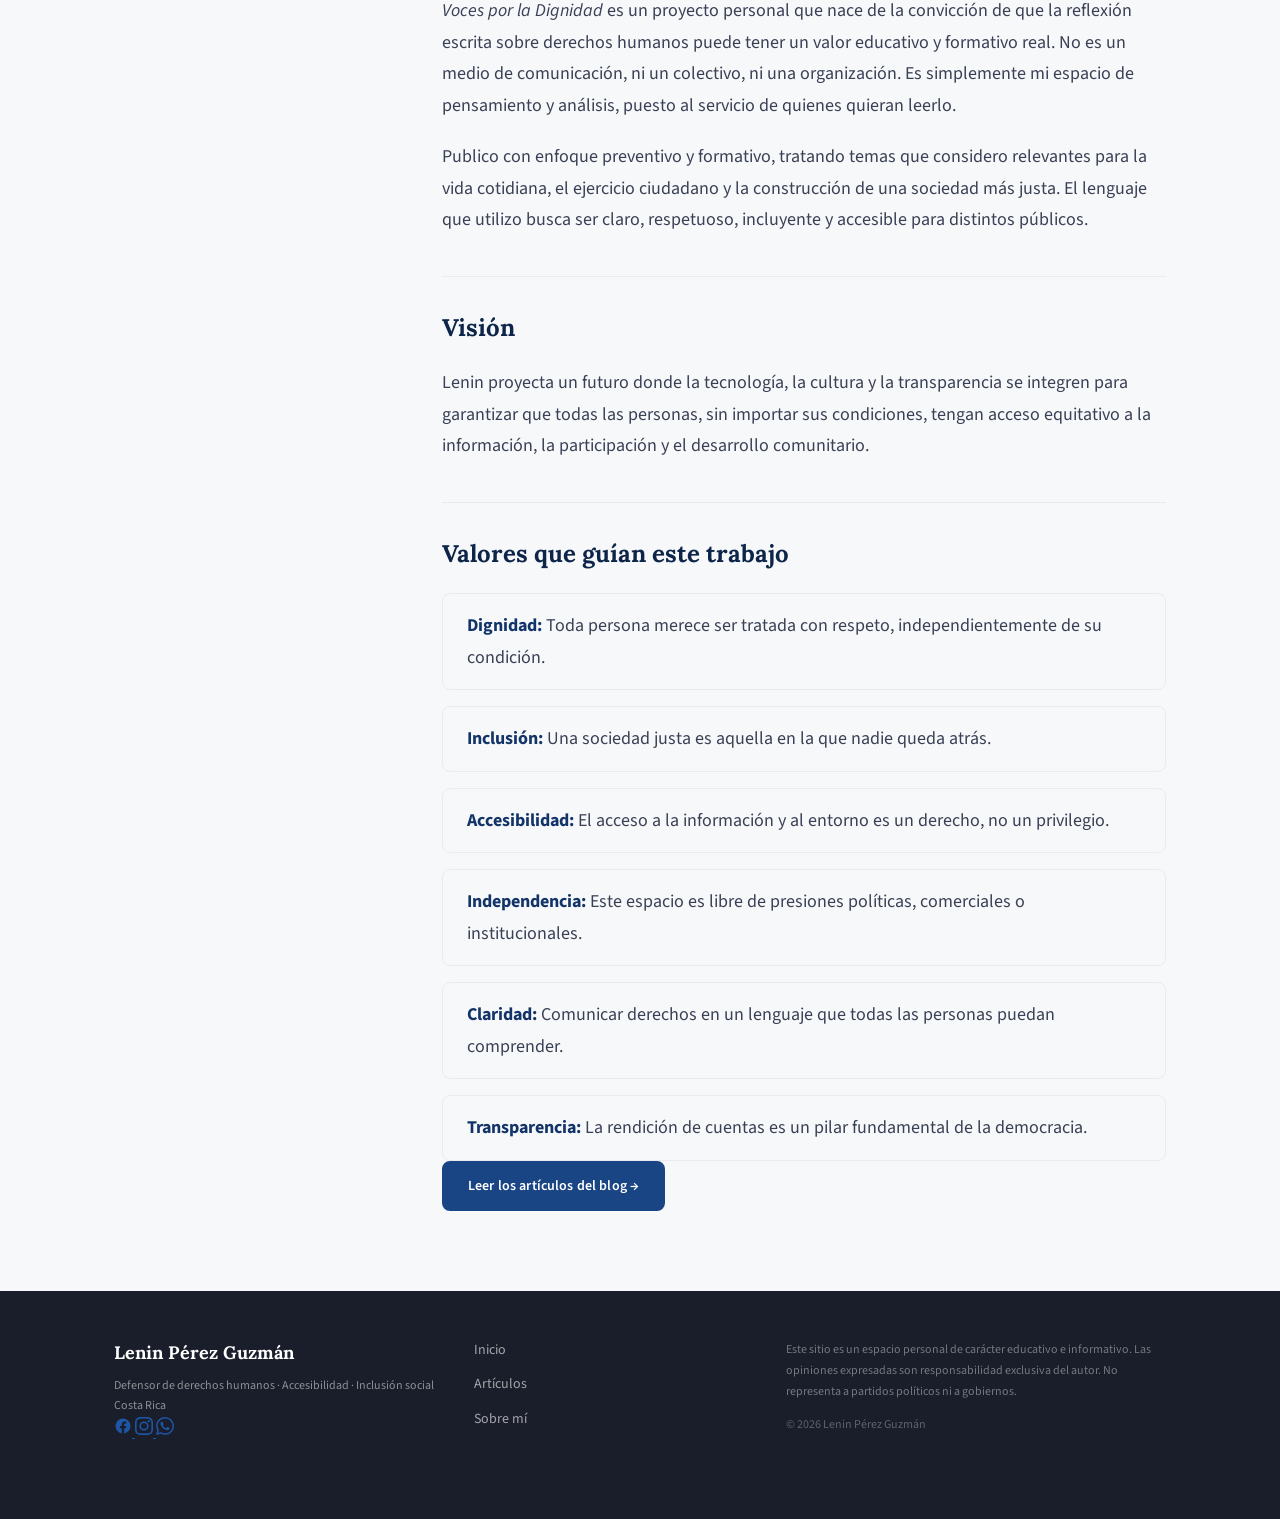
==== commit 3bb43882: "Add files via upload" ====
--- a/about.html
+++ b/about.html
@@ -3,10 +3,10 @@
 <head>
   <meta charset="UTF-8" />
   <meta name="viewport" content="width=device-width, initial-scale=1.0" />
-  <meta name="description" content="Sobre Lenin Pérez Guzmán — Defensor de derechos humanos, especialista en accesibilidad e inclusión social desde Costa Rica." />
+  <meta name="description" content="Sobre Lenin Antonio Pérez Guzmán — Gestor comunitario y líder social costarricense, defensor de derechos humanos, accesibilidad e inclusión social." />
   <meta name="author" content="Lenin Pérez Guzmán" />
   <meta property="og:title" content="Sobre mí | Voces por la Dignidad" />
-  <meta property="og:description" content="Presentación personal de Lenin Pérez Guzmán, defensor de derechos humanos y autor de Voces por la Dignidad." />
+  <meta property="og:description" content="Biografía de Lenin Antonio Pérez Guzmán, defensor de derechos humanos y autor de Voces por la Dignidad." />
   <meta property="og:type" content="website" />
   <meta property="og:locale" content="es_CR" />
   <title>Sobre mí | Voces por la Dignidad</title>
@@ -32,7 +32,7 @@
       </button>
       <ul class="nav-links" id="main-nav" role="list">
         <li><a href="index.html">Inicio</a></li>
-        <li><a href="blog.html">Artículos</a></li>
+        <li><a href="https://voces-por-la-dignidad.blogspot.com/" target="_blank" rel="noopener">Artículos</a></li>
         <li><a href="about.html" aria-current="page">Sobre mí</a></li>
       </ul>
     </nav>
@@ -52,53 +52,93 @@
 
         <aside class="about-sidebar">
           <div class="profile-card">
-            <div class="profile-avatar" aria-hidden="true">LP</div>
-            <p class="profile-name">Lenin Pérez Guzmán</p>
-            <p class="profile-role">Defensor de derechos humanos</p>
+            <!-- Foto circular del autor -->
+            <div class="profile-photo-wrap">
+              <img
+                src="images/foto-lenin.jpg"
+                alt="Lenin Antonio Pérez Guzmán"
+                class="profile-photo"
+                onerror="this.style.display='none'; document.getElementById('profile-initials').style.display='flex';"
+              />
+              <div class="profile-avatar" id="profile-initials" aria-hidden="true" style="display:none;">LP</div>
+            </div>
+            <p class="profile-name">Lenin Antonio Pérez Guzmán</p>
+            <p class="profile-role">Gestor comunitario · Líder social</p>
             <ul class="profile-tags" role="list">
               <li>Accesibilidad</li>
               <li>Inclusión social</li>
-              <li>Educación cívica</li>
+              <li>Derechos humanos</li>
               <li>Costa Rica</li>
             </ul>
+            <!-- Redes sociales -->
+            <div class="profile-social">
+              <a href="https://www.facebook.com/TU_USUARIO" target="_blank" rel="noopener" aria-label="Facebook" class="social-icon">
+                <svg viewBox="0 0 24 24" fill="currentColor" width="18" height="18"><path d="M22 12a10 10 0 1 0-11.56 9.88v-6.99H7.9V12h2.54V9.8c0-2.5 1.49-3.89 3.77-3.89 1.09 0 2.24.2 2.24.2v2.46h-1.26c-1.24 0-1.63.77-1.63 1.56V12h2.77l-.44 2.89h-2.33v6.99A10 10 0 0 0 22 12"/></svg>
+              </a>
+              <a href="https://www.instagram.com/TU_USUARIO" target="_blank" rel="noopener" aria-label="Instagram" class="social-icon">
+                <svg viewBox="0 0 24 24" fill="currentColor" width="18" height="18"><path d="M12 2.163c3.204 0 3.584.012 4.85.07 3.252.148 4.771 1.691 4.919 4.919.058 1.265.069 1.645.069 4.849 0 3.205-.012 3.584-.069 4.849-.149 3.225-1.664 4.771-4.919 4.919-1.266.058-1.644.07-4.85.07-3.204 0-3.584-.012-4.849-.07-3.26-.149-4.771-1.699-4.919-4.92-.058-1.265-.07-1.644-.07-4.849 0-3.204.013-3.583.07-4.849.149-3.227 1.664-4.771 4.919-4.919 1.266-.057 1.645-.069 4.849-.069zm0-2.163c-3.259 0-3.667.014-4.947.072-4.358.2-6.78 2.618-6.98 6.98-.059 1.281-.073 1.689-.073 4.948 0 3.259.014 3.668.072 4.948.2 4.358 2.618 6.78 6.98 6.98 1.281.058 1.689.072 4.948.072 3.259 0 3.668-.014 4.948-.072 4.354-.2 6.782-2.618 6.979-6.98.059-1.28.073-1.689.073-4.948 0-3.259-.014-3.667-.072-4.947-.196-4.354-2.617-6.78-6.979-6.98-1.281-.059-1.69-.073-4.949-.073zm0 5.838a6.162 6.162 0 1 0 0 12.324 6.162 6.162 0 0 0 0-12.324zM12 16a4 4 0 1 1 0-8 4 4 0 0 1 0 8zm6.406-11.845a1.44 1.44 0 1 0 0 2.881 1.44 1.44 0 0 0 0-2.881z"/></svg>
+              </a>
+              <a href="https://www.linkedin.com/in/TU_USUARIO" target="_blank" rel="noopener" aria-label="LinkedIn" class="social-icon">
+                <svg viewBox="0 0 24 24" fill="currentColor" width="18" height="18"><path d="M20.447 20.452h-3.554v-5.569c0-1.328-.027-3.037-1.852-3.037-1.853 0-2.136 1.445-2.136 2.939v5.667H9.351V9h3.414v1.561h.046c.477-.9 1.637-1.85 3.37-1.85 3.601 0 4.267 2.37 4.267 5.455v6.286zM5.337 7.433a2.062 2.062 0 0 1-2.063-2.065 2.064 2.064 0 1 1 2.063 2.065zm1.782 13.019H3.555V9h3.564v11.452zM22.225 0H1.771C.792 0 0 .774 0 1.729v20.542C0 23.227.792 24 1.771 24h20.451C23.2 24 24 23.227 24 22.271V1.729C24 .774 23.2 0 22.222 0h.003z"/></svg>
+              </a>
+              <a href="https://wa.me/50600000000" target="_blank" rel="noopener" aria-label="WhatsApp" class="social-icon">
+                <svg viewBox="0 0 24 24" fill="currentColor" width="18" height="18"><path d="M17.472 14.382c-.297-.149-1.758-.867-2.03-.967-.273-.099-.471-.148-.67.15-.197.297-.767.966-.94 1.164-.173.199-.347.223-.644.075-.297-.15-1.255-.463-2.39-1.475-.883-.788-1.48-1.761-1.653-2.059-.173-.297-.018-.458.13-.606.134-.133.298-.347.446-.52.149-.174.198-.298.298-.497.099-.198.05-.371-.025-.52-.075-.149-.669-1.612-.916-2.207-.242-.579-.487-.5-.669-.51-.173-.008-.371-.01-.57-.01-.198 0-.52.074-.792.372-.272.297-1.04 1.016-1.04 2.479 0 1.462 1.065 2.875 1.213 3.074.149.198 2.096 3.2 5.077 4.487.709.306 1.262.489 1.694.625.712.227 1.36.195 1.871.118.571-.085 1.758-.719 2.006-1.413.248-.694.248-1.289.173-1.413-.074-.124-.272-.198-.57-.347m-5.421 7.403h-.004a9.87 9.87 0 0 1-5.031-1.378l-.361-.214-3.741.982.998-3.648-.235-.374a9.86 9.86 0 0 1-1.51-5.26c.001-5.45 4.436-9.884 9.888-9.884 2.64 0 5.122 1.03 6.988 2.898a9.825 9.825 0 0 1 2.893 6.994c-.003 5.45-4.437 9.884-9.885 9.884m8.413-18.297A11.815 11.815 0 0 0 12.05 0C5.495 0 .16 5.335.157 11.892c0 2.096.547 4.142 1.588 5.945L.057 24l6.305-1.654a11.882 11.882 0 0 0 5.683 1.448h.005c6.554 0 11.89-5.335 11.893-11.893a11.821 11.821 0 0 0-3.48-8.413z"/></svg>
+              </a>
+            </div>
           </div>
           <div class="declaration-box" role="note" aria-label="Declaración de independencia editorial">
-            <p>
-              Este es un espacio personal e independiente, de carácter educativo y no partidario.
-            </p>
+            <p>Este es un espacio personal e independiente, de carácter educativo y no partidario.</p>
           </div>
         </aside>
 
         <div class="about-content">
 
-          <h2>Presentación</h2>
+          <h2>Perfil general</h2>
           <p>
-            Me llamo Lenin Pérez Guzmán. Soy defensor de derechos humanos con formación y experiencia en los campos de la accesibilidad universal, la inclusión social y la educación en derechos. Trabajo y publico desde Costa Rica, con una perspectiva orientada hacia América Latina y el Caribe.
+            Lenin Antonio Pérez Guzmán es un gestor comunitario y líder social costarricense, reconocido
+            por su compromiso con la inclusión, accesibilidad y transparencia. Su trabajo se ha enfocado
+            en fortalecer espacios culturales y sociales que promuevan la participación activa de personas
+            con discapacidad y sus familias, así como en impulsar proyectos de desarrollo accesible en
+            comunidades diversas.
+          </p>
+
+          <h2>Trayectoria y aportes</h2>
+          <ul class="values-list">
+            <li>Fundador de iniciativas sociales orientadas a la inclusión y la accesibilidad.</li>
+            <li>Ha promovido talleres de sensibilización, actividades culturales y proyectos comunitarios que buscan integrar a poblaciones tradicionalmente excluidas.</li>
+            <li>Se ha destacado por su defensa del acceso a la información pública, participando en procesos legales para garantizar que el Estado cumpla con la Ley Marco de Acceso a la Información Pública (Ley 10.554).</li>
+            <li>Ha impulsado la creación de recursos digitales y comunicativos accesibles, como periódicos comunitarios y plataformas descentralizadas, para fortalecer la transparencia y la participación ciudadana.</li>
+          </ul>
+
+          <h2>Reconocimiento social</h2>
+          <p>
+            Su liderazgo ha sido visible en espacios municipales y comunitarios, donde ha representado
+            la voz de la inclusión y la accesibilidad. Ha sido referente en la gestión sociocultural
+            comunitaria, con un enfoque integral y personalizado hacia la inclusión activa.
           </p>
           <p>
-            A lo largo de mi trayectoria, me he dedicado a visibilizar las barreras estructurales que impiden el ejercicio pleno de los derechos de las personas, especialmente de quienes enfrentan mayores obstáculos: personas con discapacidad, adultos mayores, comunidades históricamente excluidas y grupos en situación de vulnerabilidad social.
-          </p>
-
-          <h2>Trayectoria</h2>
-          <p>
-            Mi trabajo en el ámbito de los derechos humanos ha tenido varios ejes: la incidencia en políticas públicas, la formación ciudadana y la comunicación accesible. He acompañado procesos de sensibilización, capacitación y documentación relacionados con la Convención sobre los Derechos de las Personas con Discapacidad (CDPD) y otros instrumentos internacionales de derechos humanos.
-          </p>
-          <p>
-            En materia de accesibilidad, me interesa tanto la dimensión física del entorno como la accesibilidad a la información, la comunicación y los servicios digitales. Considero que la accesibilidad no es un favor ni una excepción: es una obligación ética, legal y política.
-          </p>
-          <p>
-            En educación cívica, apuesto por una ciudadanía informada, crítica y comprometida. Creo que conocer los propios derechos es el primer paso para defenderlos y para reconocer los de las demás personas.
+            Su trabajo ha permitido que organizaciones sociales en Costa Rica tengan mayor visibilidad
+            y credibilidad en temas de accesibilidad y derechos humanos.
           </p>
 
           <h2>Sobre este blog</h2>
           <p>
-            <em>Voces por la Dignidad</em> es un proyecto personal que nace de la convicción de que la reflexión escrita sobre derechos humanos puede tener un valor educativo y formativo real. No es un medio de comunicación, ni un colectivo, ni una organización. Es simplemente mi espacio de pensamiento y análisis, puesto al servicio de quienes quieran leerlo.
+            <em>Voces por la Dignidad</em> es un proyecto personal que nace de la convicción de que
+            la reflexión escrita sobre derechos humanos puede tener un valor educativo y formativo real.
+            No es un medio de comunicación, ni un colectivo, ni una organización. Es simplemente mi
+            espacio de pensamiento y análisis, puesto al servicio de quienes quieran leerlo.
           </p>
           <p>
-            Publico con enfoque preventivo y formativo, tratando temas que considero relevantes para la vida cotidiana, el ejercicio ciudadano y la construcción de una sociedad más justa. El lenguaje que utilizo busca ser claro, respetuoso, incluyente y accesible para distintos públicos.
+            Publico con enfoque preventivo y formativo, tratando temas que considero relevantes para
+            la vida cotidiana, el ejercicio ciudadano y la construcción de una sociedad más justa.
+            El lenguaje que utilizo busca ser claro, respetuoso, incluyente y accesible para distintos públicos.
           </p>
+
+          <h2>Visión</h2>
           <p>
-            Este espacio no tiene afiliación partidaria ni institucional. Las opiniones que aquí expreso son exclusivamente mías y no representan a ninguna organización, gobierno ni partido político.
+            Lenin proyecta un futuro donde la tecnología, la cultura y la transparencia se integren para
+            garantizar que todas las personas, sin importar sus condiciones, tengan acceso equitativo a
+            la información, la participación y el desarrollo comunitario.
           </p>
 
           <h2>Valores que guían este trabajo</h2>
@@ -108,7 +148,14 @@
             <li><strong>Accesibilidad:</strong> El acceso a la información y al entorno es un derecho, no un privilegio.</li>
             <li><strong>Independencia:</strong> Este espacio es libre de presiones políticas, comerciales o institucionales.</li>
             <li><strong>Claridad:</strong> Comunicar derechos en un lenguaje que todas las personas puedan comprender.</li>
+            <li><strong>Transparencia:</strong> La rendición de cuentas es un pilar fundamental de la democracia.</li>
           </ul>
+
+          <div class="about-cta">
+            <a href="https://voces-por-la-dignidad.blogspot.com/" target="_blank" rel="noopener" class="btn btn-primary">
+              Leer los artículos del blog →
+            </a>
+          </div>
 
         </div>
       </div>
@@ -121,10 +168,21 @@
       <div class="footer-brand">
         <p class="footer-name">Lenin Pérez Guzmán</p>
         <p class="footer-tagline">Defensor de derechos humanos · Accesibilidad · Inclusión social<br>Costa Rica</p>
+        <div class="footer-social">
+          <a href="https://www.facebook.com/TU_USUARIO" target="_blank" rel="noopener" aria-label="Facebook" class="social-icon">
+            <svg viewBox="0 0 24 24" fill="currentColor" width="18" height="18"><path d="M22 12a10 10 0 1 0-11.56 9.88v-6.99H7.9V12h2.54V9.8c0-2.5 1.49-3.89 3.77-3.89 1.09 0 2.24.2 2.24.2v2.46h-1.26c-1.24 0-1.63.77-1.63 1.56V12h2.77l-.44 2.89h-2.33v6.99A10 10 0 0 0 22 12"/></svg>
+          </a>
+          <a href="https://www.instagram.com/TU_USUARIO" target="_blank" rel="noopener" aria-label="Instagram" class="social-icon">
+            <svg viewBox="0 0 24 24" fill="currentColor" width="18" height="18"><path d="M12 2.163c3.204 0 3.584.012 4.85.07 3.252.148 4.771 1.691 4.919 4.919.058 1.265.069 1.645.069 4.849 0 3.205-.012 3.584-.069 4.849-.149 3.225-1.664 4.771-4.919 4.919-1.266.058-1.644.07-4.85.07-3.204 0-3.584-.012-4.849-.07-3.26-.149-4.771-1.699-4.919-4.92-.058-1.265-.07-1.644-.07-4.849 0-3.204.013-3.583.07-4.849.149-3.227 1.664-4.771 4.919-4.919 1.266-.057 1.645-.069 4.849-.069zm0-2.163c-3.259 0-3.667.014-4.947.072-4.358.2-6.78 2.618-6.98 6.98-.059 1.281-.073 1.689-.073 4.948 0 3.259.014 3.668.072 4.948.2 4.358 2.618 6.78 6.98 6.98 1.281.058 1.689.072 4.948.072 3.259 0 3.668-.014 4.948-.072 4.354-.2 6.782-2.618 6.979-6.98.059-1.28.073-1.689.073-4.948 0-3.259-.014-3.667-.072-4.947-.196-4.354-2.617-6.78-6.979-6.98-1.281-.059-1.69-.073-4.949-.073zm0 5.838a6.162 6.162 0 1 0 0 12.324 6.162 6.162 0 0 0 0-12.324zM12 16a4 4 0 1 1 0-8 4 4 0 0 1 0 8zm6.406-11.845a1.44 1.44 0 1 0 0 2.881 1.44 1.44 0 0 0 0-2.881z"/></svg>
+          </a>
+          <a href="https://wa.me/50600000000" target="_blank" rel="noopener" aria-label="WhatsApp" class="social-icon">
+            <svg viewBox="0 0 24 24" fill="currentColor" width="18" height="18"><path d="M17.472 14.382c-.297-.149-1.758-.867-2.03-.967-.273-.099-.471-.148-.67.15-.197.297-.767.966-.94 1.164-.173.199-.347.223-.644.075-.297-.15-1.255-.463-2.39-1.475-.883-.788-1.48-1.761-1.653-2.059-.173-.297-.018-.458.13-.606.134-.133.298-.347.446-.52.149-.174.198-.298.298-.497.099-.198.05-.371-.025-.52-.075-.149-.669-1.612-.916-2.207-.242-.579-.487-.5-.669-.51-.173-.008-.371-.01-.57-.01-.198 0-.52.074-.792.372-.272.297-1.04 1.016-1.04 2.479 0 1.462 1.065 2.875 1.213 3.074.149.198 2.096 3.2 5.077 4.487.709.306 1.262.489 1.694.625.712.227 1.36.195 1.871.118.571-.085 1.758-.719 2.006-1.413.248-.694.248-1.289.173-1.413-.074-.124-.272-.198-.57-.347m-5.421 7.403h-.004a9.87 9.87 0 0 1-5.031-1.378l-.361-.214-3.741.982.998-3.648-.235-.374a9.86 9.86 0 0 1-1.51-5.26c.001-5.45 4.436-9.884 9.888-9.884 2.64 0 5.122 1.03 6.988 2.898a9.825 9.825 0 0 1 2.893 6.994c-.003 5.45-4.437 9.884-9.885 9.884m8.413-18.297A11.815 11.815 0 0 0 12.05 0C5.495 0 .16 5.335.157 11.892c0 2.096.547 4.142 1.588 5.945L.057 24l6.305-1.654a11.882 11.882 0 0 0 5.683 1.448h.005c6.554 0 11.89-5.335 11.893-11.893a11.821 11.821 0 0 0-3.48-8.413z"/></svg>
+          </a>
+        </div>
       </div>
       <nav class="footer-nav" aria-label="Navegación del pie de página">
         <a href="index.html">Inicio</a>
-        <a href="blog.html">Artículos</a>
+        <a href="https://voces-por-la-dignidad.blogspot.com/" target="_blank" rel="noopener">Artículos</a>
         <a href="about.html">Sobre mí</a>
       </nav>
       <div class="footer-legal">
